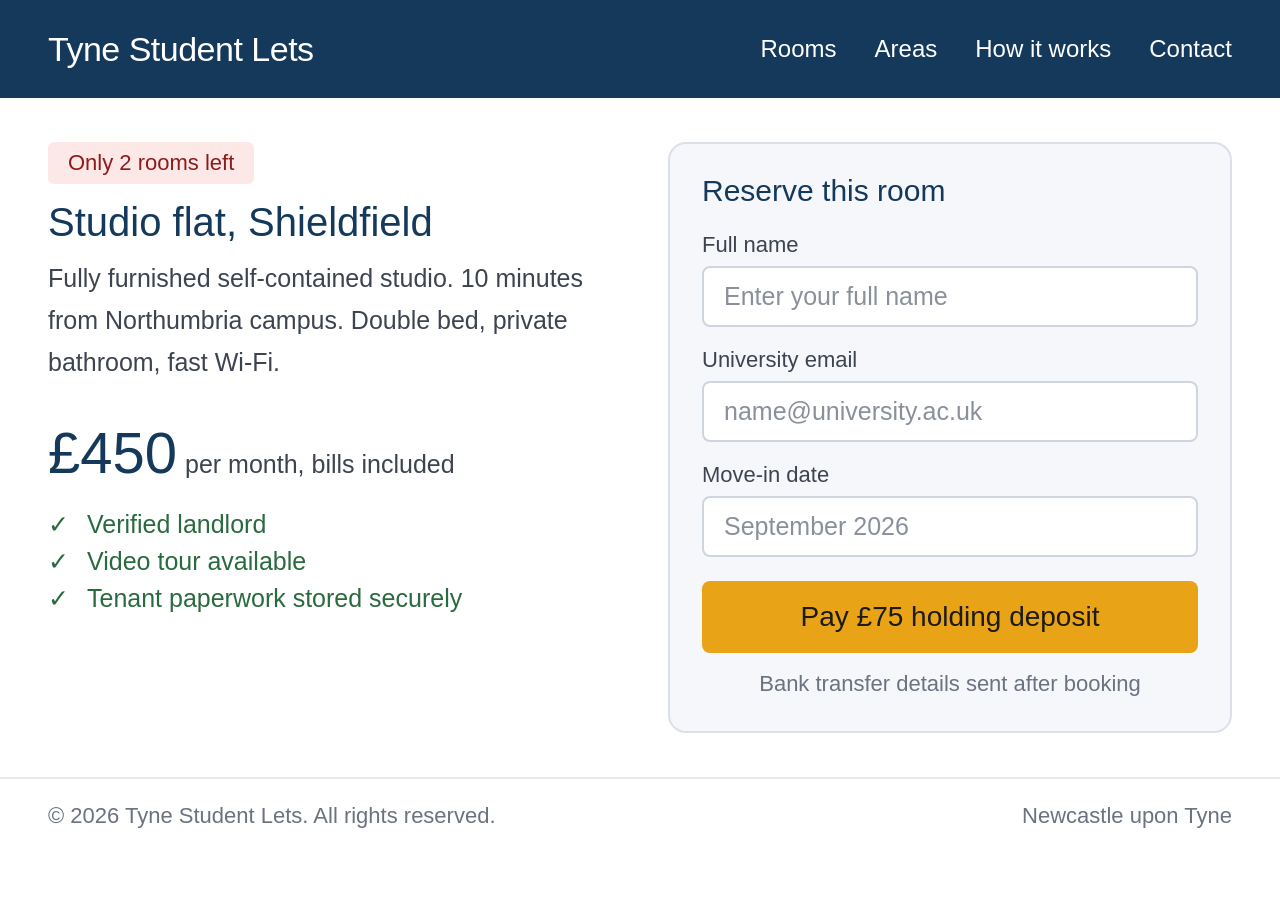
==== index.html @ d2b1ec01 "Add files via upload" ====
<!DOCTYPE html>
<html lang="en-GB">
<head>
<meta charset="UTF-8">
<meta name="viewport" content="width=device-width, initial-scale=1">
<title>Book a room - Tyne Student Lets</title>
<style>
  :root {
    --navy: #14395b;
    --navy-text: #14395b;
    --body: #3d4450;
    --muted: #6b7280;
    --green: #2a6a3f;
    --amber: #e8a317;
    --amber-dark: #d09212;
    --panel: #f5f7fb;
    --border: #cfd5df;
    --badge-bg: #fde8e8;
    --badge-text: #8e1b1b;
    --error: #b42318;
  }
  * { box-sizing: border-box; }
  body {
    margin: 0;
    font-family: Helvetica, Arial, sans-serif;
    color: var(--body);
    background: #fff;
    min-height: 100vh;
    display: flex;
    flex-direction: column;
  }
  header.nav {
    background: var(--navy);
    color: #fff;
    display: flex;
    align-items: center;
    justify-content: space-between;
    padding: 0 48px;
    height: 98px;
  }
  .brand { font-size: 34px; letter-spacing: -0.5px; }
  nav a {
    color: #fff;
    text-decoration: none;
    font-size: 24px;
    margin-left: 38px;
  }
  nav a:hover { text-decoration: underline; }
  nav a:focus-visible, button:focus-visible, input:focus-visible {
    outline: 3px solid var(--amber);
    outline-offset: 2px;
  }
  main {
    flex: 1;
    display: grid;
    grid-template-columns: 1fr 1fr;
    gap: 56px;
    padding: 44px 48px 44px;
    max-width: 1500px;
    width: 100%;
    margin: 0 auto;
  }
  .badge {
    display: inline-block;
    background: var(--badge-bg);
    color: var(--badge-text);
    font-size: 22px;
    padding: 8px 20px;
    border-radius: 6px;
  }
  h1 {
    color: var(--navy-text);
    font-size: 40px;
    font-weight: 400;
    margin: 16px 0 12px;
  }
  .desc { font-size: 25px; line-height: 42px; margin: 0; max-width: 660px; }
  .price { margin: 36px 0 24px; color: var(--navy-text); }
  .price .amount { font-size: 58px; }
  .price .unit { font-size: 25px; color: var(--body); margin-left: 8px; }
  ul.features { list-style: none; padding: 0; margin: 0; color: var(--green); font-size: 25px; }
  ul.features li { margin-bottom: 8px; }
  ul.features li::before { content: "\2713"; margin-right: 18px; }

  .panel {
    background: var(--panel);
    border: 2px solid #dbe0ea;
    border-radius: 18px;
    padding: 30px 32px 34px;
    align-self: start;
  }
  .panel h2 { color: var(--navy-text); font-size: 30px; font-weight: 400; margin: 0 0 24px; }
  label { display: block; font-size: 22px; margin-bottom: 8px; }
  .field { margin-bottom: 20px; }
  input {
    width: 100%;
    font: inherit;
    font-size: 25px;
    padding: 14px 20px;
    border: 2px solid var(--border);
    border-radius: 8px;
    background: #fff;
    color: var(--body);
  }
  input::placeholder { color: #8a909b; }
  input[aria-invalid="true"] { border-color: var(--error); }
  .err { color: var(--error); font-size: 18px; margin: 6px 0 0; min-height: 0; }
  .pay {
    width: 100%;
    background: var(--amber);
    color: #1d1a10;
    font: inherit;
    font-size: 28px;
    border: 0;
    border-radius: 8px;
    padding: 20px;
    margin-top: 4px;
    cursor: pointer;
  }
  .pay:hover { background: var(--amber-dark); }
  .pay:disabled { opacity: .6; cursor: default; }
  .note { text-align: center; color: var(--muted); font-size: 22px; margin: 18px 0 0; }

  .confirm h2 { margin-bottom: 14px; }
  .confirm p { font-size: 24px; line-height: 36px; margin: 0 0 14px; }
  .ref {
    background: #fff; border: 2px dashed var(--border); border-radius: 8px;
    padding: 14px 20px; font-size: 26px; color: var(--navy-text); letter-spacing: 1px;
  }
  .link-btn {
    background: none; border: 0; padding: 0; font: inherit; font-size: 20px;
    color: var(--navy-text); text-decoration: underline; cursor: pointer; margin-top: 8px;
  }

  footer {
    border-top: 2px solid #e5e8ee;
    display: flex;
    justify-content: space-between;
    padding: 24px 48px;
    color: var(--muted);
    font-size: 22px;
  }

  @media (max-width: 900px) {
    header.nav { flex-direction: column; height: auto; padding: 18px 24px; gap: 10px; }
    nav a { margin: 0 14px 0 0; font-size: 18px; }
    .brand { font-size: 28px; }
    main { grid-template-columns: 1fr; padding: 28px 24px; gap: 32px; }
    footer { padding: 20px 24px; font-size: 16px; flex-direction: column; gap: 6px; }
    .desc, ul.features, .badge, label, .note { font-size: 18px; }
    .desc { line-height: 30px; }
    h1 { font-size: 30px; }
    .price .amount { font-size: 44px; }
    .price .unit { font-size: 18px; }
    input { font-size: 18px; }
    .pay { font-size: 20px; }
  }
</style>
</head>
<body>
<div id="app"></div>

<script>
// ---------- Data ----------
const site = {
  name: "Tyne Student Lets",
  city: "Newcastle upon Tyne",
  nav: ["Rooms", "Areas", "How it works", "Contact"],
};

const listing = {
  roomsLeft: 2,
  title: "Studio flat, Shieldfield",
  description:
    "Fully furnished self-contained studio. 10 minutes from Northumbria campus. Double bed, private bathroom, fast Wi-Fi.",
  price: 450,
  priceNote: "per month, bills included",
  features: ["Verified landlord", "Video tour available", "Tenant paperwork stored securely"],
  deposit: 75,
};

// ---------- Helpers ----------
function el(tag, attrs = {}, ...children) {
  const node = document.createElement(tag);
  for (const [k, v] of Object.entries(attrs)) {
    if (k === "class") node.className = v;
    else if (k.startsWith("on")) node.addEventListener(k.slice(2), v);
    else if (v !== false && v != null) node.setAttribute(k, v);
  }
  for (const c of children.flat()) {
    node.append(c instanceof Node ? c : document.createTextNode(c));
  }
  return node;
}

function makeField({ id, label, type = "text", placeholder, autocomplete }) {
  const input = el("input", { id, name: id, type, placeholder, autocomplete, required: "" });
  const err = el("p", { class: "err", id: id + "-err", role: "alert" });
  input.setAttribute("aria-describedby", err.id);
  const wrap = el("div", { class: "field" }, el("label", { for: id }, label), input, err);
  return { wrap, input, err };
}

function setError(f, msg) {
  f.err.textContent = msg || "";
  f.input.setAttribute("aria-invalid", msg ? "true" : "false");
}

// ---------- Validation ----------
const validators = {
  name: (v) => (v.trim().split(/\s+/).length >= 2 ? "" : "Enter your first and last name."),
  email: (v) =>
    /^[^\s@]+@[^\s@]+\.ac\.uk$/i.test(v.trim()) ? "" : "Use your university email, ending in .ac.uk.",
  date: (v) => (v.trim().length >= 4 ? "" : "Tell us when you want to move in, e.g. September 2026."),
};

// ---------- Views ----------
function header() {
  return el(
    "header",
    { class: "nav" },
    el("div", { class: "brand" }, site.name),
    el("nav", { "aria-label": "Main" }, site.nav.map((n) => el("a", { href: "#" + n.toLowerCase().replace(/\s+/g, "-") }, n)))
  );
}

function footer() {
  return el(
    "footer",
    {},
    el("span", {}, `\u00A9 ${new Date().getFullYear()} ${site.name}. All rights reserved.`),
    el("span", {}, site.city)
  );
}

function details() {
  return el(
    "section",
    {},
    el("span", { class: "badge" }, `Only ${listing.roomsLeft} rooms left`),
    el("h1", {}, listing.title),
    el("p", { class: "desc" }, listing.description),
    el(
      "p",
      { class: "price" },
      el("span", { class: "amount" }, `\u00A3${listing.price}`),
      el("span", { class: "unit" }, listing.priceNote)
    ),
    el("ul", { class: "features" }, listing.features.map((f) => el("li", {}, f)))
  );
}

function bookingForm(onSuccess) {
  const fields = {
    name: makeField({ id: "name", label: "Full name", placeholder: "Enter your full name", autocomplete: "name" }),
    email: makeField({ id: "email", label: "University email", type: "email", placeholder: "name@university.ac.uk", autocomplete: "email" }),
    date: makeField({ id: "date", label: "Move-in date", placeholder: "September 2026" }),
  };

  // Clear errors as the user fixes them
  for (const [key, f] of Object.entries(fields)) {
    f.input.addEventListener("input", () => {
      if (f.input.getAttribute("aria-invalid") === "true") setError(f, validators[key](f.input.value));
    });
  }

  const button = el("button", { class: "pay", type: "submit" }, `Pay \u00A3${listing.deposit} holding deposit`);

  const form = el(
    "form",
    {
      novalidate: "",
      onsubmit: (e) => {
        e.preventDefault();
        let firstBad = null;
        const values = {};
        for (const [key, f] of Object.entries(fields)) {
          const msg = validators[key](f.input.value);
          setError(f, msg);
          if (msg && !firstBad) firstBad = f.input;
          values[key] = f.input.value.trim();
        }
        if (firstBad) return firstBad.focus();

        button.disabled = true;
        button.textContent = "Reserving\u2026";
        // Demo only: no payment is taken and nothing is sent anywhere.
        setTimeout(() => onSuccess(values), 700);
      },
    },
    fields.name.wrap,
    fields.email.wrap,
    fields.date.wrap,
    button,
    el("p", { class: "note" }, "Bank transfer details sent after booking")
  );

  return el("aside", { class: "panel" }, el("h2", {}, "Reserve this room"), form);
}

function confirmation(values, onReset) {
  const ref = "TSL-" + Math.random().toString(36).slice(2, 8).toUpperCase();
  return el(
    "aside",
    { class: "panel confirm", "aria-live": "polite" },
    el("h2", {}, "Room reserved"),
    el("p", {}, `Thanks, ${values.name.split(" ")[0]}. We'll email bank transfer details for the \u00A3${listing.deposit} holding deposit to ${values.email}.`),
    el("p", {}, `Move-in: ${values.date}`),
    el("div", { class: "ref" }, ref),
    el("button", { class: "link-btn", type: "button", onclick: onReset }, "Book another room")
  );
}

// ---------- App ----------
function render() {
  const app = document.getElementById("app");
  app.replaceChildren();

  const panelSlot = el("div");
  const showForm = () => panelSlot.replaceChildren(bookingForm(showConfirm));
  const showConfirm = (values) => {
    panelSlot.replaceChildren(confirmation(values, showForm));
    panelSlot.querySelector(".confirm").scrollIntoView({ behavior: "smooth", block: "nearest" });
  };
  showForm();

  app.append(
    header(),
    el("main", {}, details(), panelSlot),
    footer()
  );
}

render();
</script>
</body>
</html>
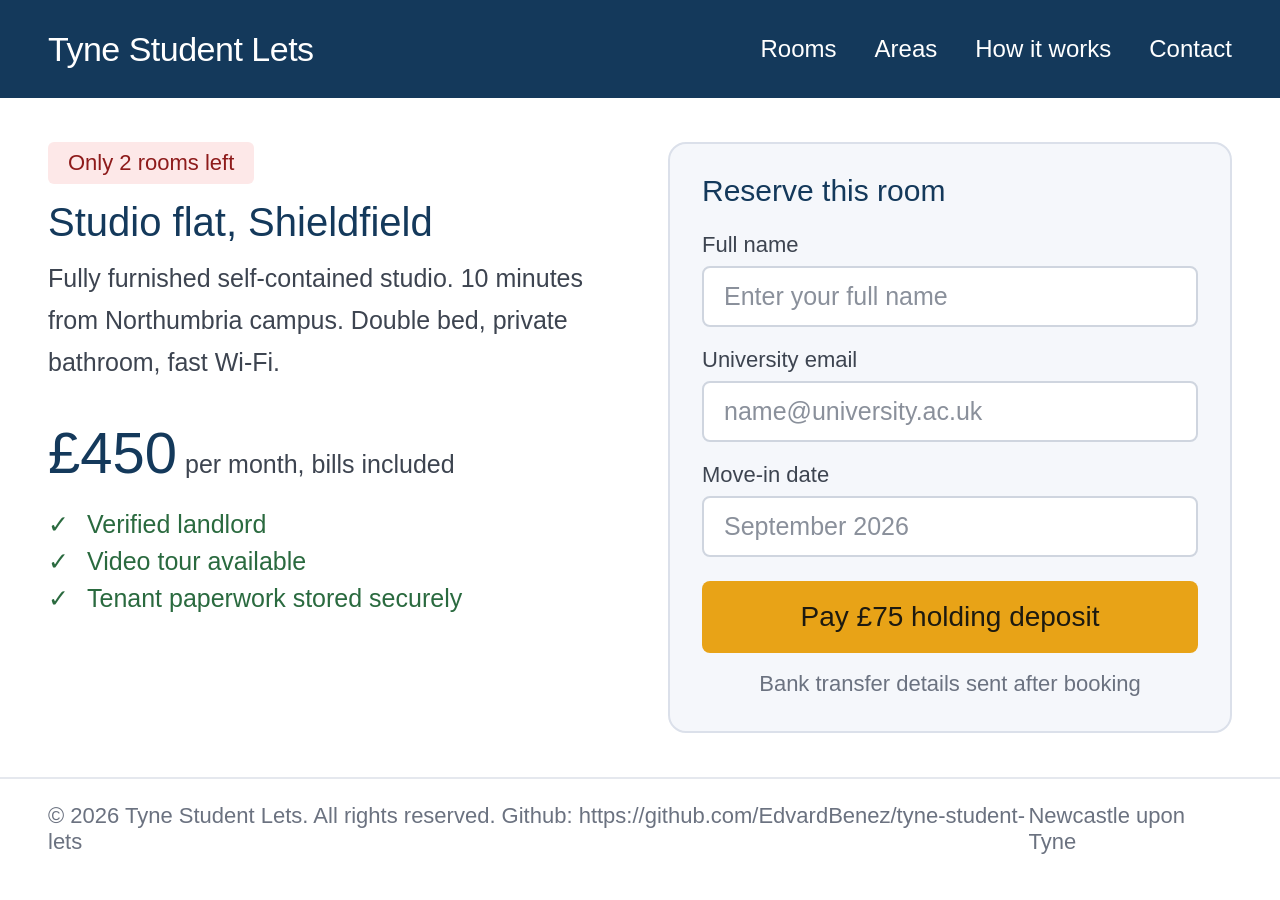
==== commit 9efb0e11: "Add GitHub link to footer" ====
--- a/index.html
+++ b/index.html
@@ -228,7 +228,7 @@
   return el(
     "footer",
     {},
-    el("span", {}, `\u00A9 ${new Date().getFullYear()} ${site.name}. All rights reserved.`),
+    el("span", {}, `\u00A9 ${new Date().getFullYear()} ${site.name}. All rights reserved.  Github: https://github.com/EdvardBenez/tyne-student-lets`),
     el("span", {}, site.city)
   );
 }
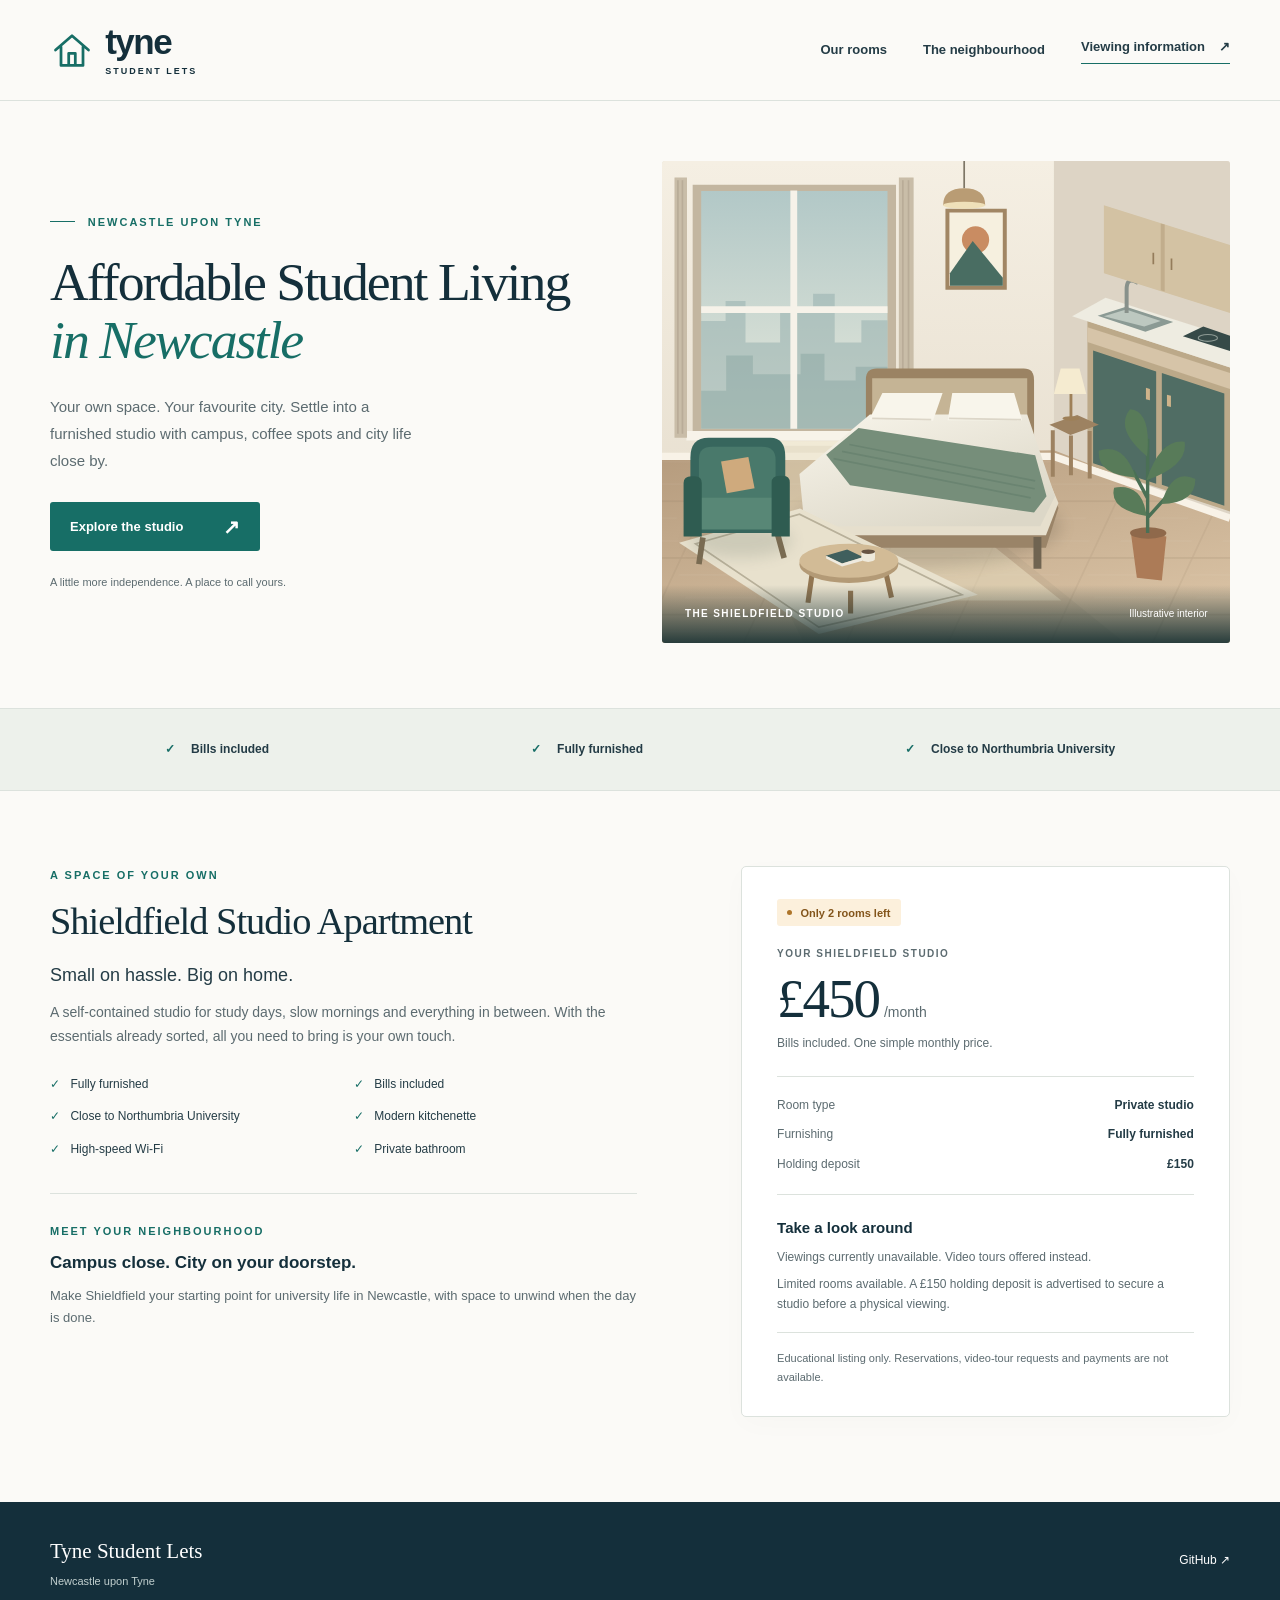
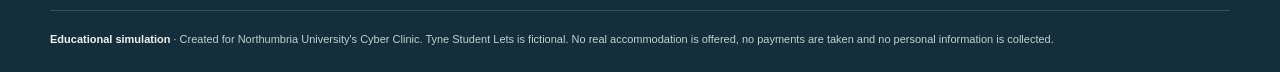
==== commit 4ce46ee3: "Build static accommodation site and investigation record" ====
--- a/index.html
+++ b/index.html
@@ -1,337 +1,102 @@
 <!DOCTYPE html>
 <html lang="en-GB">
 <head>
-<meta charset="UTF-8">
-<meta name="viewport" content="width=device-width, initial-scale=1">
-<title>Book a room - Tyne Student Lets</title>
-<style>
-  :root {
-    --navy: #14395b;
-    --navy-text: #14395b;
-    --body: #3d4450;
-    --muted: #6b7280;
-    --green: #2a6a3f;
-    --amber: #e8a317;
-    --amber-dark: #d09212;
-    --panel: #f5f7fb;
-    --border: #cfd5df;
-    --badge-bg: #fde8e8;
-    --badge-text: #8e1b1b;
-    --error: #b42318;
-  }
-  * { box-sizing: border-box; }
-  body {
-    margin: 0;
-    font-family: Helvetica, Arial, sans-serif;
-    color: var(--body);
-    background: #fff;
-    min-height: 100vh;
-    display: flex;
-    flex-direction: column;
-  }
-  header.nav {
-    background: var(--navy);
-    color: #fff;
-    display: flex;
-    align-items: center;
-    justify-content: space-between;
-    padding: 0 48px;
-    height: 98px;
-  }
-  .brand { font-size: 34px; letter-spacing: -0.5px; }
-  nav a {
-    color: #fff;
-    text-decoration: none;
-    font-size: 24px;
-    margin-left: 38px;
-  }
-  nav a:hover { text-decoration: underline; }
-  nav a:focus-visible, button:focus-visible, input:focus-visible {
-    outline: 3px solid var(--amber);
-    outline-offset: 2px;
-  }
-  main {
-    flex: 1;
-    display: grid;
-    grid-template-columns: 1fr 1fr;
-    gap: 56px;
-    padding: 44px 48px 44px;
-    max-width: 1500px;
-    width: 100%;
-    margin: 0 auto;
-  }
-  .badge {
-    display: inline-block;
-    background: var(--badge-bg);
-    color: var(--badge-text);
-    font-size: 22px;
-    padding: 8px 20px;
-    border-radius: 6px;
-  }
-  h1 {
-    color: var(--navy-text);
-    font-size: 40px;
-    font-weight: 400;
-    margin: 16px 0 12px;
-  }
-  .desc { font-size: 25px; line-height: 42px; margin: 0; max-width: 660px; }
-  .price { margin: 36px 0 24px; color: var(--navy-text); }
-  .price .amount { font-size: 58px; }
-  .price .unit { font-size: 25px; color: var(--body); margin-left: 8px; }
-  ul.features { list-style: none; padding: 0; margin: 0; color: var(--green); font-size: 25px; }
-  ul.features li { margin-bottom: 8px; }
-  ul.features li::before { content: "\2713"; margin-right: 18px; }
-
-  .panel {
-    background: var(--panel);
-    border: 2px solid #dbe0ea;
-    border-radius: 18px;
-    padding: 30px 32px 34px;
-    align-self: start;
-  }
-  .panel h2 { color: var(--navy-text); font-size: 30px; font-weight: 400; margin: 0 0 24px; }
-  label { display: block; font-size: 22px; margin-bottom: 8px; }
-  .field { margin-bottom: 20px; }
-  input {
-    width: 100%;
-    font: inherit;
-    font-size: 25px;
-    padding: 14px 20px;
-    border: 2px solid var(--border);
-    border-radius: 8px;
-    background: #fff;
-    color: var(--body);
-  }
-  input::placeholder { color: #8a909b; }
-  input[aria-invalid="true"] { border-color: var(--error); }
-  .err { color: var(--error); font-size: 18px; margin: 6px 0 0; min-height: 0; }
-  .pay {
-    width: 100%;
-    background: var(--amber);
-    color: #1d1a10;
-    font: inherit;
-    font-size: 28px;
-    border: 0;
-    border-radius: 8px;
-    padding: 20px;
-    margin-top: 4px;
-    cursor: pointer;
-  }
-  .pay:hover { background: var(--amber-dark); }
-  .pay:disabled { opacity: .6; cursor: default; }
-  .note { text-align: center; color: var(--muted); font-size: 22px; margin: 18px 0 0; }
-
-  .confirm h2 { margin-bottom: 14px; }
-  .confirm p { font-size: 24px; line-height: 36px; margin: 0 0 14px; }
-  .ref {
-    background: #fff; border: 2px dashed var(--border); border-radius: 8px;
-    padding: 14px 20px; font-size: 26px; color: var(--navy-text); letter-spacing: 1px;
-  }
-  .link-btn {
-    background: none; border: 0; padding: 0; font: inherit; font-size: 20px;
-    color: var(--navy-text); text-decoration: underline; cursor: pointer; margin-top: 8px;
-  }
-
-  footer {
-    border-top: 2px solid #e5e8ee;
-    display: flex;
-    justify-content: space-between;
-    padding: 24px 48px;
-    color: var(--muted);
-    font-size: 22px;
-  }
-
-  @media (max-width: 900px) {
-    header.nav { flex-direction: column; height: auto; padding: 18px 24px; gap: 10px; }
-    nav a { margin: 0 14px 0 0; font-size: 18px; }
-    .brand { font-size: 28px; }
-    main { grid-template-columns: 1fr; padding: 28px 24px; gap: 32px; }
-    footer { padding: 20px 24px; font-size: 16px; flex-direction: column; gap: 6px; }
-    .desc, ul.features, .badge, label, .note { font-size: 18px; }
-    .desc { line-height: 30px; }
-    h1 { font-size: 30px; }
-    .price .amount { font-size: 44px; }
-    .price .unit { font-size: 18px; }
-    input { font-size: 18px; }
-    .pay { font-size: 20px; }
-  }
-</style>
+  <meta charset="UTF-8">
+  <meta name="viewport" content="width=device-width, initial-scale=1">
+  <meta name="description" content="Tyne Student Lets — a fictional student accommodation website for a Cyber Clinic educational simulation.">
+  <title>Tyne Student Lets | Student living in Newcastle</title>
+  <link rel="icon" href="assets/favicon.svg" type="image/svg+xml">
+  <link rel="stylesheet" href="style.css">
 </head>
 <body>
-<div id="app"></div>
+  <a class="skip-link" href="#main">Skip to content</a>
+  <header class="site-header">
+    <div class="container header-inner">
+      <a class="brand" href="./" aria-label="Tyne Student Lets home">
+        <svg class="brand-mark" viewBox="0 0 40 40" fill="none" aria-hidden="true"><path d="M5 20 20 7l15 13M10 17v17h20V17M17 34V23h6v11" stroke="currentColor" stroke-width="2.5" stroke-linecap="round" stroke-linejoin="round"/></svg>
+        <span>tyne<span class="brand-small">STUDENT LETS</span></span>
+      </a>
+      <nav aria-label="Main navigation">
+        <a href="#rooms">Our rooms</a>
+        <a href="#neighbourhood">The neighbourhood</a>
+        <a href="#viewings">Viewing information <span aria-hidden="true">↗</span></a>
+      </nav>
+    </div>
+  </header>
 
-<script>
-// ---------- Data ----------
-const site = {
-  name: "Tyne Student Lets",
-  city: "Newcastle upon Tyne",
-  nav: ["Rooms", "Areas", "How it works", "Contact"],
-};
+  <main id="main">
+    <section class="hero container" aria-labelledby="hero-title">
+      <div class="hero-copy">
+        <p class="eyebrow"><span class="small-line" aria-hidden="true"></span> NEWCASTLE UPON TYNE</p>
+        <h1 id="hero-title">Affordable Student Living <em>in Newcastle</em></h1>
+        <p class="hero-description">Your own space. Your favourite city. Settle into a furnished studio with campus, coffee spots and city life close by.</p>
+        <a class="button" href="#rooms">Explore the studio <span aria-hidden="true">↗</span></a>
+        <p class="hero-footnote">A little more independence. A place to call yours.</p>
+      </div>
+      <figure class="hero-image">
+        <img src="assets/shieldfield-studio.svg" alt="Illustration of a bright studio with a double bed, teal armchair, large window and modern kitchenette." width="1000" height="850" fetchpriority="high">
+        <figcaption><span class="image-label">THE SHIELDFIELD STUDIO</span><span>Illustrative interior</span></figcaption>
+      </figure>
+    </section>
 
-const listing = {
-  roomsLeft: 2,
-  title: "Studio flat, Shieldfield",
-  description:
-    "Fully furnished self-contained studio. 10 minutes from Northumbria campus. Double bed, private bathroom, fast Wi-Fi.",
-  price: 450,
-  priceNote: "per month, bills included",
-  features: ["Verified landlord", "Video tour available", "Tenant paperwork stored securely"],
-  deposit: 75,
-};
+    <div class="benefits-strip">
+      <ul class="container benefits" aria-label="At a glance">
+        <li><span aria-hidden="true">✓</span> Bills included</li>
+        <li><span aria-hidden="true">✓</span> Fully furnished</li>
+        <li><span aria-hidden="true">✓</span> Close to Northumbria University</li>
+      </ul>
+    </div>
 
-// ---------- Helpers ----------
-function el(tag, attrs = {}, ...children) {
-  const node = document.createElement(tag);
-  for (const [k, v] of Object.entries(attrs)) {
-    if (k === "class") node.className = v;
-    else if (k.startsWith("on")) node.addEventListener(k.slice(2), v);
-    else if (v !== false && v != null) node.setAttribute(k, v);
-  }
-  for (const c of children.flat()) {
-    node.append(c instanceof Node ? c : document.createTextNode(c));
-  }
-  return node;
-}
+    <section id="rooms" class="container listing-section" aria-labelledby="listing-title">
+      <div class="listing-copy">
+        <p class="eyebrow">A SPACE OF YOUR OWN</p>
+        <h2 id="listing-title">Shieldfield Studio Apartment</h2>
+        <p class="section-intro">Small on hassle. Big on home.</p>
+        <p>A self-contained studio for study days, slow mornings and everything in between. With the essentials already sorted, all you need to bring is your own touch.</p>
+        <ul class="features">
+          <li>Fully furnished</li>
+          <li>Bills included</li>
+          <li>Close to Northumbria University</li>
+          <li>Modern kitchenette</li>
+          <li>High-speed Wi-Fi</li>
+          <li>Private bathroom</li>
+        </ul>
+        <div id="neighbourhood" class="neighbourhood">
+          <p class="eyebrow">MEET YOUR NEIGHBOURHOOD</p>
+          <h3>Campus close. City on your doorstep.</h3>
+          <p>Make Shieldfield your starting point for university life in Newcastle, with space to unwind when the day is done.</p>
+        </div>
+      </div>
+      <aside class="price-card" aria-labelledby="price-title">
+        <div class="availability"><span aria-hidden="true"></span> Only 2 rooms left</div>
+        <p id="price-title" class="card-kicker">YOUR SHIELDFIELD STUDIO</p>
+        <p class="price">£450<span>/month</span></p>
+        <p class="price-note">Bills included. One simple monthly price.</p>
+        <dl class="price-details">
+          <div><dt>Room type</dt><dd>Private studio</dd></div>
+          <div><dt>Furnishing</dt><dd>Fully furnished</dd></div>
+          <div><dt>Holding deposit</dt><dd>£150</dd></div>
+        </dl>
+        <div id="viewings" class="viewing-note">
+          <h3>Take a look around</h3>
+          <p>Viewings currently unavailable. Video tours offered instead.</p>
+          <p>Limited rooms available. A £150 holding deposit is advertised to secure a studio before a physical viewing.</p>
+        </div>
+        <p class="simulation-card">Educational listing only. Reservations, video-tour requests and payments are not available.</p>
+      </aside>
+    </section>
+  </main>
 
-function makeField({ id, label, type = "text", placeholder, autocomplete }) {
-  const input = el("input", { id, name: id, type, placeholder, autocomplete, required: "" });
-  const err = el("p", { class: "err", id: id + "-err", role: "alert" });
-  input.setAttribute("aria-describedby", err.id);
-  const wrap = el("div", { class: "field" }, el("label", { for: id }, label), input, err);
-  return { wrap, input, err };
-}
+  <!-- Internal folder: /evidence/ -->
 
-function setError(f, msg) {
-  f.err.textContent = msg || "";
-  f.input.setAttribute("aria-invalid", msg ? "true" : "false");
-}
-
-// ---------- Validation ----------
-const validators = {
-  name: (v) => (v.trim().split(/\s+/).length >= 2 ? "" : "Enter your first and last name."),
-  email: (v) =>
-    /^[^\s@]+@[^\s@]+\.ac\.uk$/i.test(v.trim()) ? "" : "Use your university email, ending in .ac.uk.",
-  date: (v) => (v.trim().length >= 4 ? "" : "Tell us when you want to move in, e.g. September 2026."),
-};
-
-// ---------- Views ----------
-function header() {
-  return el(
-    "header",
-    { class: "nav" },
-    el("div", { class: "brand" }, site.name),
-    el("nav", { "aria-label": "Main" }, site.nav.map((n) => el("a", { href: "#" + n.toLowerCase().replace(/\s+/g, "-") }, n)))
-  );
-}
-
-function footer() {
-  return el(
-    "footer",
-    {},
-    el("span", {}, `\u00A9 ${new Date().getFullYear()} ${site.name}. All rights reserved.  Github: https://github.com/EdvardBenez/tyne-student-lets`),
-    el("span", {}, site.city)
-  );
-}
-
-function details() {
-  return el(
-    "section",
-    {},
-    el("span", { class: "badge" }, `Only ${listing.roomsLeft} rooms left`),
-    el("h1", {}, listing.title),
-    el("p", { class: "desc" }, listing.description),
-    el(
-      "p",
-      { class: "price" },
-      el("span", { class: "amount" }, `\u00A3${listing.price}`),
-      el("span", { class: "unit" }, listing.priceNote)
-    ),
-    el("ul", { class: "features" }, listing.features.map((f) => el("li", {}, f)))
-  );
-}
-
-function bookingForm(onSuccess) {
-  const fields = {
-    name: makeField({ id: "name", label: "Full name", placeholder: "Enter your full name", autocomplete: "name" }),
-    email: makeField({ id: "email", label: "University email", type: "email", placeholder: "name@university.ac.uk", autocomplete: "email" }),
-    date: makeField({ id: "date", label: "Move-in date", placeholder: "September 2026" }),
-  };
-
-  // Clear errors as the user fixes them
-  for (const [key, f] of Object.entries(fields)) {
-    f.input.addEventListener("input", () => {
-      if (f.input.getAttribute("aria-invalid") === "true") setError(f, validators[key](f.input.value));
-    });
-  }
-
-  const button = el("button", { class: "pay", type: "submit" }, `Pay \u00A3${listing.deposit} holding deposit`);
-
-  const form = el(
-    "form",
-    {
-      novalidate: "",
-      onsubmit: (e) => {
-        e.preventDefault();
-        let firstBad = null;
-        const values = {};
-        for (const [key, f] of Object.entries(fields)) {
-          const msg = validators[key](f.input.value);
-          setError(f, msg);
-          if (msg && !firstBad) firstBad = f.input;
-          values[key] = f.input.value.trim();
-        }
-        if (firstBad) return firstBad.focus();
-
-        button.disabled = true;
-        button.textContent = "Reserving\u2026";
-        // Demo only: no payment is taken and nothing is sent anywhere.
-        setTimeout(() => onSuccess(values), 700);
-      },
-    },
-    fields.name.wrap,
-    fields.email.wrap,
-    fields.date.wrap,
-    button,
-    el("p", { class: "note" }, "Bank transfer details sent after booking")
-  );
-
-  return el("aside", { class: "panel" }, el("h2", {}, "Reserve this room"), form);
-}
-
-function confirmation(values, onReset) {
-  const ref = "TSL-" + Math.random().toString(36).slice(2, 8).toUpperCase();
-  return el(
-    "aside",
-    { class: "panel confirm", "aria-live": "polite" },
-    el("h2", {}, "Room reserved"),
-    el("p", {}, `Thanks, ${values.name.split(" ")[0]}. We'll email bank transfer details for the \u00A3${listing.deposit} holding deposit to ${values.email}.`),
-    el("p", {}, `Move-in: ${values.date}`),
-    el("div", { class: "ref" }, ref),
-    el("button", { class: "link-btn", type: "button", onclick: onReset }, "Book another room")
-  );
-}
-
-// ---------- App ----------
-function render() {
-  const app = document.getElementById("app");
-  app.replaceChildren();
-
-  const panelSlot = el("div");
-  const showForm = () => panelSlot.replaceChildren(bookingForm(showConfirm));
-  const showConfirm = (values) => {
-    panelSlot.replaceChildren(confirmation(values, showForm));
-    panelSlot.querySelector(".confirm").scrollIntoView({ behavior: "smooth", block: "nearest" });
-  };
-  showForm();
-
-  app.append(
-    header(),
-    el("main", {}, details(), panelSlot),
-    footer()
-  );
-}
-
-render();
-</script>
+  <footer class="site-footer">
+    <div class="container footer-top">
+      <a class="footer-brand" href="./">Tyne Student Lets<span>Newcastle upon Tyne</span></a>
+      <a href="https://github.com/EdvardBenez/tyne-student-lets">GitHub <span aria-hidden="true">↗</span></a>
+    </div>
+    <div class="container simulation-disclaimer">
+      <p><strong>Educational simulation</strong> · Created for Northumbria University's Cyber Clinic. Tyne Student Lets is fictional. No real accommodation is offered, no payments are taken and no personal information is collected.</p>
+    </div>
+  </footer>
 </body>
 </html>
--- a/style.css
+++ b/style.css
@@ -0,0 +1,140 @@
+:root {
+  color-scheme: light;
+  --navy: #142f3b;
+  --teal: #176e66;
+  --ink: #243c46;
+  --muted: #5c6b70;
+  --paper: #fbfaf7;
+  --line: #dce2dd;
+}
+
+* { box-sizing: border-box; }
+html { scroll-padding-top: 2rem; }
+body { margin: 0; background: var(--paper); color: var(--ink); font-family: "Segoe UI", Arial, sans-serif; line-height: 1.65; }
+a { color: inherit; text-underline-offset: .25em; }
+a:hover { text-decoration: underline; }
+a:focus-visible { outline: 3px solid #ad662b; outline-offset: 5px; }
+img { display: block; max-width: 100%; height: auto; }
+h1, h2, h3, p, figure { margin: 0; }
+h1, h2, h3 { color: var(--navy); }
+.container { width: min(1180px, calc(100% - 96px)); margin-inline: auto; }
+.skip-link { position: absolute; z-index: 10; left: 1rem; top: .5rem; padding: .65rem 1rem; background: white; transform: translateY(-200%); }
+.skip-link:focus { transform: translateY(0); }
+.site-header { border-bottom: 1px solid var(--line); }
+.header-inner { display: flex; align-items: center; justify-content: space-between; gap: 2rem; min-height: 100px; }
+.brand { display: inline-flex; align-items: center; gap: .7rem; text-decoration: none; color: var(--navy); }
+.brand:hover { text-decoration: none; }
+.brand-mark { width: 44px; height: 44px; color: var(--teal); }
+.brand > span { font-size: 35px; line-height: .95; font-weight: 650; letter-spacing: -1.5px; }
+.brand-small { display: block; margin-top: .55rem; font-size: 9px; letter-spacing: 2px; font-weight: 600; }
+nav { display: flex; gap: 2.25rem; align-items: center; }
+nav a { font-size: 13px; font-weight: 600; text-decoration: none; }
+nav a:last-child { border-bottom: 1px solid var(--teal); padding-bottom: .3rem; }
+nav a span { margin-left: .65rem; }
+.hero { display: grid; grid-template-columns: 1fr 1.05fr; gap: 4.5rem; align-items: center; padding-block: 60px 65px; }
+.eyebrow { font-size: 11px; font-weight: 700; letter-spacing: 2px; color: var(--teal); }
+.hero .eyebrow { display: flex; align-items: center; gap: .8rem; }
+.small-line { width: 25px; height: 1px; background: var(--teal); }
+h1 { font-family: Georgia, "Times New Roman", serif; font-size: clamp(2.9rem, 4.2vw, 3.7rem); font-weight: 400; line-height: 1.08; letter-spacing: -2px; margin-block: 1.35rem 1.5rem; }
+h1 em { display: block; color: var(--teal); font-weight: 400; }
+.hero-description { max-width: 380px; color: var(--muted); font-size: 15px; line-height: 1.8; }
+.button { display: inline-flex; align-items: center; justify-content: space-between; gap: 2.5rem; padding: .85rem 1.25rem; margin-top: 1.8rem; background: var(--teal); color: white; text-decoration: none; font-size: 13px; font-weight: 600; border-radius: 3px; }
+.button:hover { background: #10594f; text-decoration: none; }
+.button span { font-size: 20px; line-height: 1; }
+.hero-footnote { margin-top: 1.4rem; font-size: 11px; color: var(--muted); }
+.hero-image { position: relative; background: #e8e2d4; border-radius: 3px; overflow: hidden; }
+.hero-image img { width: 100%; aspect-ratio: 1000 / 850; object-fit: cover; }
+.hero-image figcaption { position: absolute; bottom: 0; left: 0; right: 0; padding: 1.3rem 1.4rem; display: flex; justify-content: space-between; gap: 1rem; background: linear-gradient(transparent, #173032e8); color: white; font-size: 10px; }
+.image-label { letter-spacing: 1.4px; font-weight: 600; }
+.benefits-strip { background: #edf1eb; border-block: 1px solid var(--line); }
+.benefits { display: flex; justify-content: space-around; gap: 2rem; list-style: none; padding: 1.15rem 0; font-size: 12px; font-weight: 600; }
+.benefits span { color: var(--teal); margin-right: .8rem; }
+.listing-section { display: grid; grid-template-columns: 1.2fr 1fr; gap: 6.5rem; padding-block: 75px 85px; align-items: start; }
+h2 { font-family: Georgia, "Times New Roman", serif; font-size: clamp(1.9rem, 3vw, 2.4rem); font-weight: 400; letter-spacing: -1px; line-height: 1.2; margin-top: .9rem; }
+.section-intro { font-size: 18px; margin-top: 1rem; color: var(--ink); }
+.listing-copy > p:not(.eyebrow):not(.section-intro) { color: var(--muted); font-size: 14px; margin-top: .7rem; }
+.features { list-style: none; padding: 0; margin: 1.7rem 0 2.1rem; display: grid; grid-template-columns: 1fr 1fr; gap: .8rem 1.3rem; font-size: 12px; }
+.features li { display: flex; align-items: baseline; gap: .65rem; }
+.features li::before { content: "✓"; color: var(--teal); }
+.neighbourhood { border-top: 1px solid var(--line); padding-top: 1.7rem; }
+.neighbourhood h3 { font-size: 17px; margin-top: .6rem; font-weight: 600; }
+.neighbourhood > p:last-child { font-size: 13px; color: var(--muted); margin-top: .5rem; }
+.price-card { padding: 1.9rem 2.2rem; background: white; border: 1px solid var(--line); border-radius: 5px; box-shadow: 0 7px 28px #142f3b05; }
+.availability { display: inline-flex; align-items: center; gap: .5rem; padding: .28rem .65rem; border-radius: 3px; color: #83551b; background: #fcf0dc; font-size: 11px; font-weight: 600; }
+.availability > span { width: 5px; height: 5px; background: #ae7529; border-radius: 50%; }
+.card-kicker { color: var(--muted); font-size: 10px; font-weight: 600; letter-spacing: 1.5px; margin-top: 1.25rem; }
+.price { color: var(--navy); font-family: Georgia, "Times New Roman", serif; font-size: 55px; line-height: 1.3; letter-spacing: -2px; }
+.price > span { font: 14px "Segoe UI", Arial, sans-serif; color: var(--muted); letter-spacing: 0; margin-left: .3rem; }
+.price-note { font-size: 12px; color: var(--muted); }
+.price-details { margin: 1.35rem 0; padding-block: .9rem; border-block: 1px solid var(--line); font-size: 12px; }
+.price-details > div { display: flex; gap: 1rem; justify-content: space-between; padding-block: .3rem; }
+dt { color: var(--muted); }
+dd { margin: 0; font-weight: 600; text-align: right; }
+.viewing-note h3 { font-size: 15px; font-weight: 600; }
+.viewing-note p { font-size: 12px; color: var(--muted); margin-top: .45rem; }
+.simulation-card { border-top: 1px solid var(--line); padding-top: 1rem; margin-top: 1.1rem; font-size: 11px; color: var(--muted); }
+.site-footer { background: var(--navy); color: #fff; padding-block: 2rem 1.5rem; }
+.footer-top { display: flex; justify-content: space-between; align-items: center; gap: 2rem; }
+.footer-top > a { text-decoration: none; font-size: 12px; }
+.footer-top > .footer-brand { font-family: Georgia, "Times New Roman", serif; font-size: 21px; }
+.footer-brand span { display: block; font: 11px "Segoe UI", Arial, sans-serif; color: #c1cfce; margin-top: .4rem; }
+.footer-top a:hover { text-decoration: underline; }
+.simulation-disclaimer { border-top: 1px solid #ffffff25; margin-top: 1.4rem; padding-top: 1.2rem; color: #c1cfce; font-size: 11px; line-height: 1.7; }
+.simulation-disclaimer strong { color: #f0f3ed; font-weight: 600; }
+
+/* Investigation record */
+.case-page { background: #101d27; color: #bfcdd5; }
+.case-page h1, .case-page h2, .case-page h3 { color: #eff5f4; }
+.case-container { width: min(960px, calc(100% - 80px)); margin-inline: auto; }
+.case-header { border-bottom: 1px solid #ffffff22; padding-block: 1.3rem; }
+.case-header .case-container { display: flex; justify-content: space-between; align-items: center; gap: 1rem; font: 11px/1.6 Consolas, monospace; letter-spacing: 1px; }
+.case-header span { color: #91deca; }
+.case-main { padding-block: 60px; }
+.case-page .eyebrow { color: #91deca; font-family: Consolas, monospace; }
+.case-page h1 { font: 600 clamp(2rem, 4.5vw, 3.5rem)/1.12 "Segoe UI", Arial, sans-serif; letter-spacing: -1.5px; max-width: 800px; margin-block: 1.2rem; }
+.case-lead { max-width: 680px; font-size: 17px; }
+.case-verdict { margin-top: 2rem; border-left: 3px solid #91deca; background: #172f37; padding: 1.3rem 1.5rem; color: #eff5f4; font-size: 20px; }
+.case-columns { display: grid; grid-template-columns: 1.35fr 1fr; gap: 3rem; margin-top: 2.4rem; }
+.case-page h2 { font-family: "Segoe UI", Arial, sans-serif; font-size: 22px; letter-spacing: -.5px; margin: 0 0 1rem; font-weight: 600; }
+.case-evidence { list-style: none; counter-reset: evidence; padding: 0; margin: 0; }
+.case-evidence li { counter-increment: evidence; padding: .8rem 0; border-top: 1px solid #ffffff1f; font-size: 14px; display: flex; gap: 1rem; }
+.case-evidence li::before { content: "0" counter(evidence); color: #91deca; font: 12px/2 Consolas, monospace; }
+.attacker-card { padding: 1.5rem; background: #1a2a35; border: 1px solid #ffffff1f; align-self: start; }
+.attacker-card h2 { margin-top: .6rem; font-size: 26px; }
+.attacker-card p:not(.eyebrow) { font-size: 13px; margin-top: .75rem; }
+.attacker-monogram { display: inline-flex; align-items: center; justify-content: center; width: 58px; height: 58px; margin-bottom: 1.2rem; border: 1px solid #91deca60; color: #91deca; font: 22px Consolas, monospace; }
+.flag-panel { margin-top: 2.8rem; background: #91deca; color: #102c32; padding: 1.8rem 2rem; }
+.flag-panel h2 { color: #102c32; font: 700 11px Consolas, monospace; letter-spacing: 2px; margin-bottom: .9rem; }
+.flag-panel code { display: block; font: 600 clamp(.9rem, 3.2vw, 1.8rem)/1.5 Consolas, "Courier New", monospace; overflow-wrap: anywhere; }
+.case-reflection { margin-top: 1.8rem; font-size: 14px; max-width: 740px; }
+.case-footer { border-top: 1px solid #ffffff22; padding-block: 1.5rem 2rem; font-size: 12px; }
+.case-footer p { margin-bottom: .75rem; }
+
+@media (max-width: 1000px) {
+  .container { width: calc(100% - 64px); }
+  .hero { gap: 2.5rem; }
+  nav { gap: 1.25rem; }
+  .listing-section { gap: 3rem; }
+  .price-card { padding: 1.7rem; }
+  .hero-image figcaption { flex-direction: column; gap: .25rem; }
+}
+@media (max-width: 760px) {
+  .container { width: calc(100% - 40px); }
+  .header-inner { flex-wrap: wrap; padding-block: 1.2rem; gap: 1.2rem; }
+  nav { justify-content: space-between; width: 100%; gap: .75rem; flex-wrap: wrap; }
+  nav a { font-size: 11px; }
+  .hero { grid-template-columns: 1fr; gap: 2rem; padding-block: 2.5rem; }
+  h1 { max-width: 500px; font-size: clamp(2.6rem, 9.5vw, 3.7rem); }
+  .hero-description { max-width: 470px; }
+  .hero-image img { aspect-ratio: 5 / 4; }
+  .hero-image figcaption { flex-direction: row; }
+  .benefits { flex-wrap: wrap; gap: .6rem 1.5rem; justify-content: flex-start; padding-block: 1rem; font-size: 11px; }
+  .listing-section { grid-template-columns: 1fr; gap: 2rem; padding-block: 3rem; }
+  .features { gap: .75rem; }
+  .price-card { padding: 1.5rem; }
+  .case-container { width: calc(100% - 40px); }
+  .case-main { padding-block: 2.5rem; }
+  .case-header .case-container { flex-wrap: wrap; }
+  .case-columns { grid-template-columns: 1fr; gap: 2rem; }
+  .flag-panel { padding: 1.4rem 1rem; }
+}
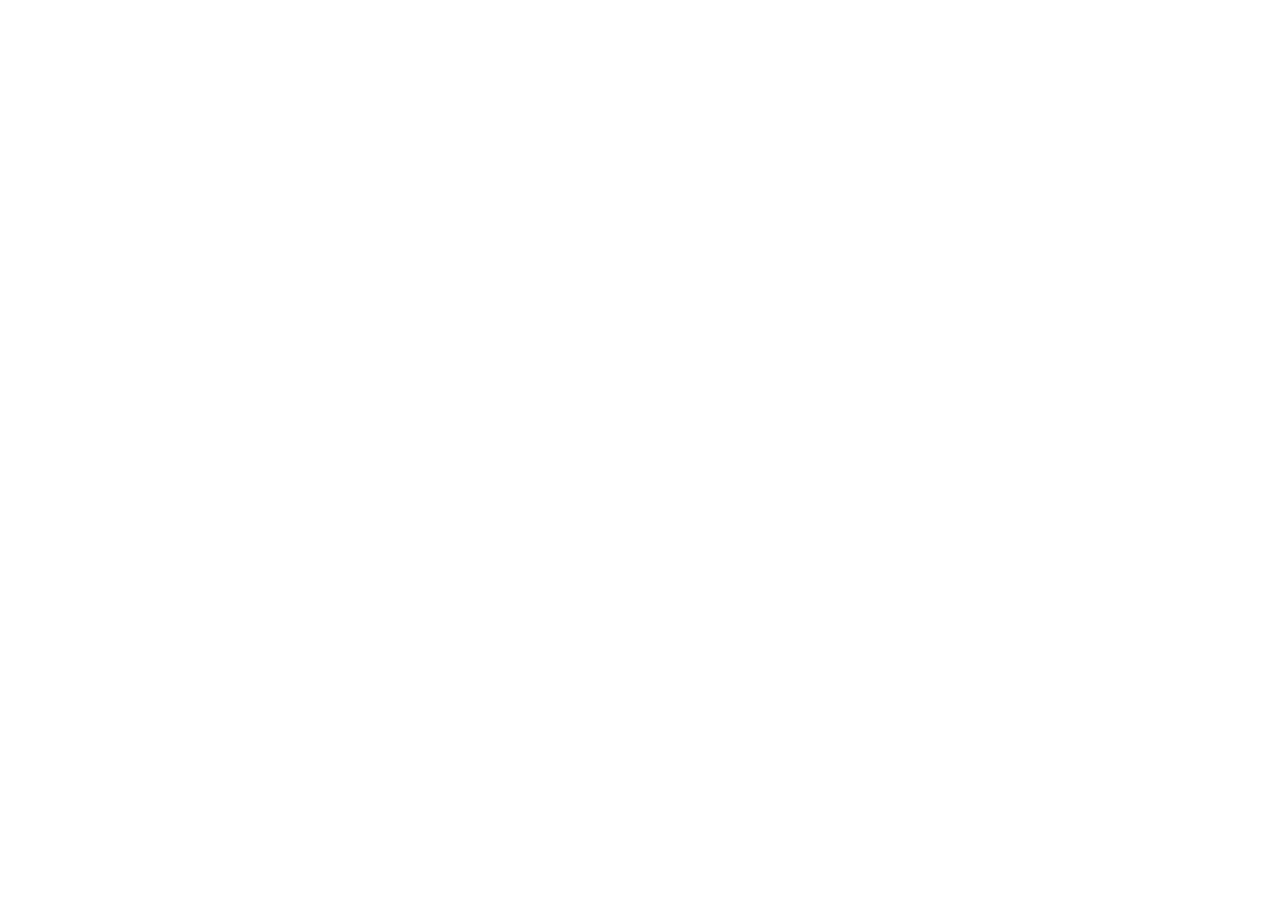
==== commit c4353ccb: "Separate hosted exercise from public investigation clues" ====
--- a/index.html
+++ b/index.html
@@ -3,100 +3,18 @@
 <head>
   <meta charset="UTF-8">
   <meta name="viewport" content="width=device-width, initial-scale=1">
-  <meta name="description" content="Tyne Student Lets — a fictional student accommodation website for a Cyber Clinic educational simulation.">
-  <title>Tyne Student Lets | Student living in Newcastle</title>
-  <link rel="icon" href="assets/favicon.svg" type="image/svg+xml">
-  <link rel="stylesheet" href="style.css">
+  <meta http-equiv="refresh" content="0; url=https://tyne-student-lets-cyber-clinic.noble-moth-4139.chatgpt.site/">
+  <meta name="robots" content="noindex">
+  <link rel="canonical" href="https://tyne-student-lets-cyber-clinic.noble-moth-4139.chatgpt.site/">
+  <title>Tyne Student Lets</title>
+  <style>body{margin:0;padding:4rem 1.5rem;background:#fbfaf7;color:#142f3b;font:17px/1.7 system-ui,sans-serif}main{max-width:620px;margin:auto}h1{font:42px/1.15 Georgia,serif}a{color:#176e66}footer{margin-top:3rem;font-size:13px;color:#5c6b70}</style>
 </head>
 <body>
-  <a class="skip-link" href="#main">Skip to content</a>
-  <header class="site-header">
-    <div class="container header-inner">
-      <a class="brand" href="./" aria-label="Tyne Student Lets home">
-        <svg class="brand-mark" viewBox="0 0 40 40" fill="none" aria-hidden="true"><path d="M5 20 20 7l15 13M10 17v17h20V17M17 34V23h6v11" stroke="currentColor" stroke-width="2.5" stroke-linecap="round" stroke-linejoin="round"/></svg>
-        <span>tyne<span class="brand-small">STUDENT LETS</span></span>
-      </a>
-      <nav aria-label="Main navigation">
-        <a href="#rooms">Our rooms</a>
-        <a href="#neighbourhood">The neighbourhood</a>
-        <a href="#viewings">Viewing information <span aria-hidden="true">↗</span></a>
-      </nav>
-    </div>
-  </header>
-
-  <main id="main">
-    <section class="hero container" aria-labelledby="hero-title">
-      <div class="hero-copy">
-        <p class="eyebrow"><span class="small-line" aria-hidden="true"></span> NEWCASTLE UPON TYNE</p>
-        <h1 id="hero-title">Affordable Student Living <em>in Newcastle</em></h1>
-        <p class="hero-description">Your own space. Your favourite city. Settle into a furnished studio with campus, coffee spots and city life close by.</p>
-        <a class="button" href="#rooms">Explore the studio <span aria-hidden="true">↗</span></a>
-        <p class="hero-footnote">A little more independence. A place to call yours.</p>
-      </div>
-      <figure class="hero-image">
-        <img src="assets/shieldfield-studio.svg" alt="Illustration of a bright studio with a double bed, teal armchair, large window and modern kitchenette." width="1000" height="850" fetchpriority="high">
-        <figcaption><span class="image-label">THE SHIELDFIELD STUDIO</span><span>Illustrative interior</span></figcaption>
-      </figure>
-    </section>
-
-    <div class="benefits-strip">
-      <ul class="container benefits" aria-label="At a glance">
-        <li><span aria-hidden="true">✓</span> Bills included</li>
-        <li><span aria-hidden="true">✓</span> Fully furnished</li>
-        <li><span aria-hidden="true">✓</span> Close to Northumbria University</li>
-      </ul>
-    </div>
-
-    <section id="rooms" class="container listing-section" aria-labelledby="listing-title">
-      <div class="listing-copy">
-        <p class="eyebrow">A SPACE OF YOUR OWN</p>
-        <h2 id="listing-title">Shieldfield Studio Apartment</h2>
-        <p class="section-intro">Small on hassle. Big on home.</p>
-        <p>A self-contained studio for study days, slow mornings and everything in between. With the essentials already sorted, all you need to bring is your own touch.</p>
-        <ul class="features">
-          <li>Fully furnished</li>
-          <li>Bills included</li>
-          <li>Close to Northumbria University</li>
-          <li>Modern kitchenette</li>
-          <li>High-speed Wi-Fi</li>
-          <li>Private bathroom</li>
-        </ul>
-        <div id="neighbourhood" class="neighbourhood">
-          <p class="eyebrow">MEET YOUR NEIGHBOURHOOD</p>
-          <h3>Campus close. City on your doorstep.</h3>
-          <p>Make Shieldfield your starting point for university life in Newcastle, with space to unwind when the day is done.</p>
-        </div>
-      </div>
-      <aside class="price-card" aria-labelledby="price-title">
-        <div class="availability"><span aria-hidden="true"></span> Only 2 rooms left</div>
-        <p id="price-title" class="card-kicker">YOUR SHIELDFIELD STUDIO</p>
-        <p class="price">£450<span>/month</span></p>
-        <p class="price-note">Bills included. One simple monthly price.</p>
-        <dl class="price-details">
-          <div><dt>Room type</dt><dd>Private studio</dd></div>
-          <div><dt>Furnishing</dt><dd>Fully furnished</dd></div>
-          <div><dt>Holding deposit</dt><dd>£150</dd></div>
-        </dl>
-        <div id="viewings" class="viewing-note">
-          <h3>Take a look around</h3>
-          <p>Viewings currently unavailable. Video tours offered instead.</p>
-          <p>Limited rooms available. A £150 holding deposit is advertised to secure a studio before a physical viewing.</p>
-        </div>
-        <p class="simulation-card">Educational listing only. Reservations, video-tour requests and payments are not available.</p>
-      </aside>
-    </section>
+  <main>
+    <h1>Tyne Student Lets</h1>
+    <p>Our website has moved.</p>
+    <p><a href="https://tyne-student-lets-cyber-clinic.noble-moth-4139.chatgpt.site/">Continue to Tyne Student Lets</a></p>
+    <footer>Fictional educational simulation for Northumbria University's Cyber Clinic. No accommodation, payments or personal information collection.</footer>
   </main>
-
-  <!-- Internal folder: /evidence/ -->
-
-  <footer class="site-footer">
-    <div class="container footer-top">
-      <a class="footer-brand" href="./">Tyne Student Lets<span>Newcastle upon Tyne</span></a>
-      <a href="https://github.com/EdvardBenez/tyne-student-lets">GitHub <span aria-hidden="true">↗</span></a>
-    </div>
-    <div class="container simulation-disclaimer">
-      <p><strong>Educational simulation</strong> · Created for Northumbria University's Cyber Clinic. Tyne Student Lets is fictional. No real accommodation is offered, no payments are taken and no personal information is collected.</p>
-    </div>
-  </footer>
 </body>
 </html>
